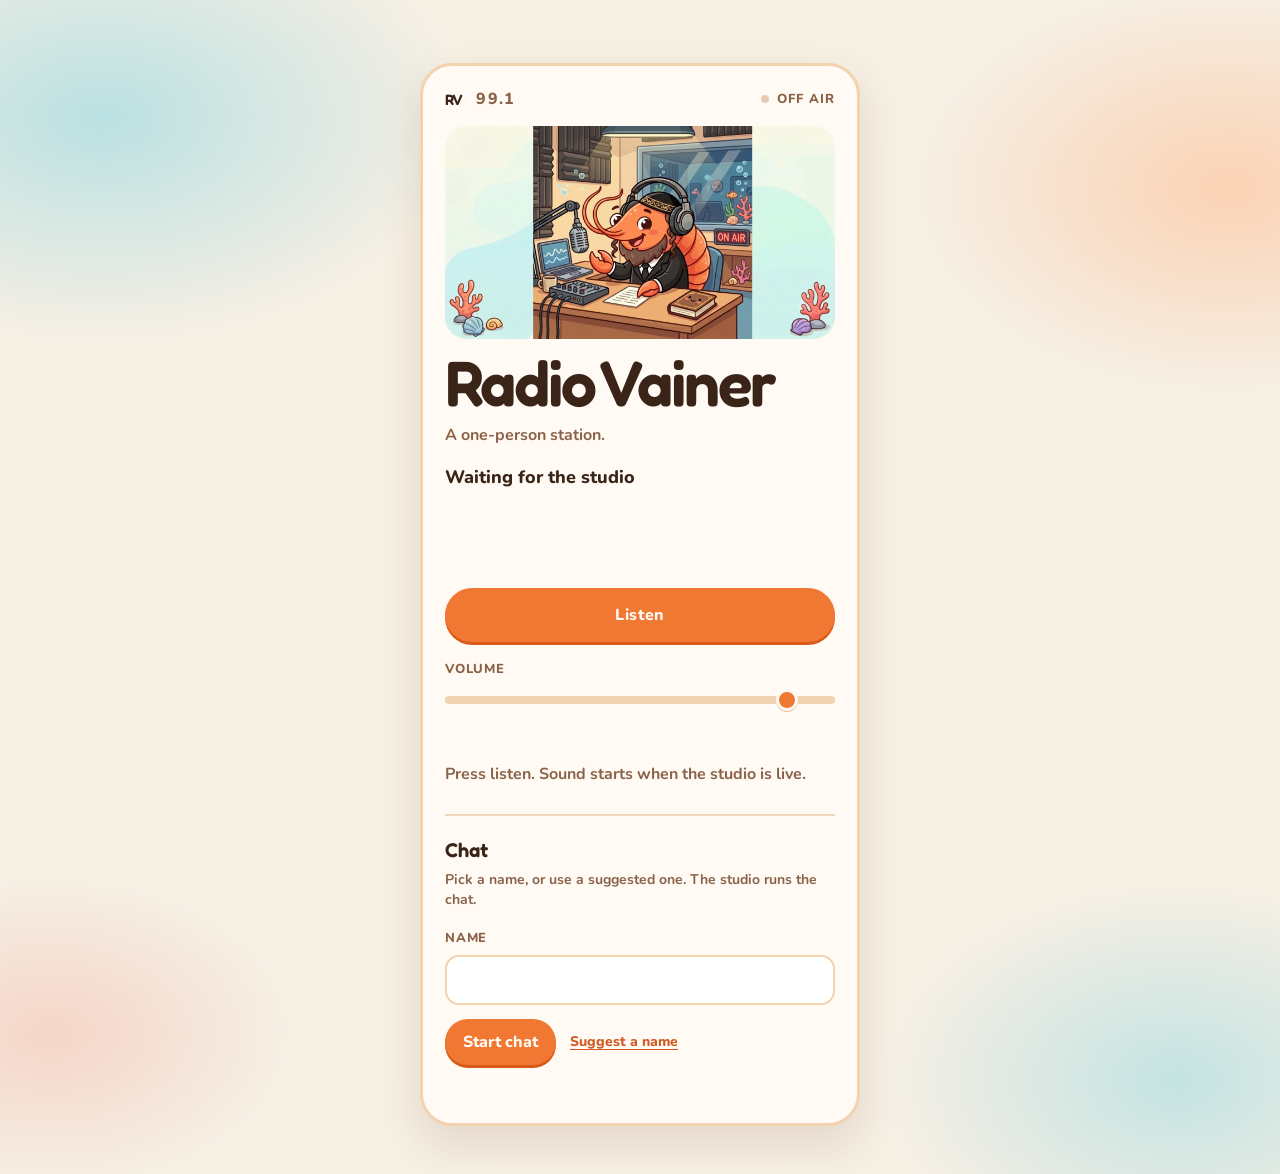
==== index.html @ f1dc664d "Keep the station playing when a listener locks their phone. Co-authored-by: Cursor <cursoragent@curs" ====
<!DOCTYPE html>
<html lang="en">
<head>
  <meta charset="utf-8">
  <meta name="viewport" content="width=device-width, initial-scale=1">
  <title>Radio Vainer</title>
  <meta name="description" content="Live from the desk. Radio Vainer.">
  <meta name="theme-color" content="#f6efe4">
  <link rel="icon" href="favicon.png" type="image/png">
  <link rel="preconnect" href="https://fonts.googleapis.com">
  <link rel="preconnect" href="https://fonts.gstatic.com" crossorigin>
  <link href="https://fonts.googleapis.com/css2?family=Fredoka:wght@500;600;700&family=Nunito:wght@600;700;800&display=swap" rel="stylesheet">
  <link rel="stylesheet" href="css/radio.css">
</head>
<body>
  <main class="chassis">
    <header class="mast">
      <span class="brand">RV</span>
      <span class="freq">99.1</span>
      <span id="air" class="air off">Off air</span>
    </header>

    <img class="logo" src="logo.jpg" alt="">
    <h1>Radio Vainer</h1>
    <p class="tag">A one-person station.</p>
    <p id="now" class="now">Waiting for the studio</p>
    <canvas id="scope" class="scope" aria-hidden="true"></canvas>

    <audio id="player" playsinline></audio>
    <button id="listen" class="tune" type="button">Listen</button>

    <label class="fader">
      <span>Volume</span>
      <input id="volume" type="range" min="0" max="1" step="0.01" value="0.9">
    </label>

    <p id="count" class="listeners"></p>
    <p id="note" class="note" role="status">Press listen. Sound starts when the studio is live.</p>

    <section class="chat" aria-labelledby="chat-label">
      <h2 id="chat-label">Chat</h2>
      <form id="chat-gate" class="chat-gate" autocomplete="off">
        <p class="hint">Pick a name, or use a suggested one. The studio runs the chat.</p>
        <label class="title-field chat-field">
          <span>Name</span>
          <input id="chat-name" type="text" maxlength="24" autocomplete="nickname" spellcheck="false">
        </label>
        <div class="chat-actions">
          <button class="chat-send" type="submit">Start chat</button>
          <button id="chat-suggest" class="text-btn" type="button">Suggest a name</button>
        </div>
      </form>
      <div id="chat-live" hidden>
        <p class="chat-you">Talking as <strong id="chat-you"></strong></p>
        <div id="chat-scroll" class="chat-scroll">
          <p id="chat-empty" class="chat-empty">No messages yet.</p>
          <ol id="chat-log" class="chat-log" role="log"></ol>
        </div>
        <form id="chat-form" class="chat-compose" autocomplete="off">
          <label class="sr" for="chat-text">Message</label>
          <input id="chat-text" type="text" maxlength="280" placeholder="Message" required>
          <button class="chat-send" type="submit">Send</button>
        </form>
        <button id="chat-leave" class="text-btn" type="button">Leave chat</button>
      </div>
      <p id="chat-note" class="note" role="status"></p>
    </section>
  </main>
  <script type="module" src="js/listen.js"></script>
</body>
</html>
---- css/radio.css ----
:root {
  color-scheme: light;
  --bg: #f6efe4;
  --face: #fffaf3;
  --ink: #3a2418;
  --muted: #8a6248;
  --line: rgba(196, 122, 62, 0.28);
  --amber: #f07832;
  --live: #e23b3b;
  --aqua: #b7e0e2;
  --shadow: 0 18px 40px rgba(120, 72, 32, 0.14);
  font-family: Nunito, "Arial Rounded MT Bold", "Trebuchet MS", sans-serif;
}

* { box-sizing: border-box; }

body {
  margin: 0;
  min-height: 100vh;
  background:
    radial-gradient(520px 320px at 8% 10%, rgba(183, 224, 226, 0.95), transparent 70%),
    radial-gradient(460px 300px at 96% 16%, rgba(255, 186, 140, 0.55), transparent 68%),
    radial-gradient(420px 280px at 92% 92%, rgba(183, 224, 226, 0.8), transparent 70%),
    radial-gradient(340px 220px at 4% 88%, rgba(240, 120, 100, 0.22), transparent 70%),
    var(--bg);
  color: var(--ink);
}

button, input { font: inherit; color: inherit; }

a { color: #d25a22; }

.chassis,
.booth {
  width: min(440px, calc(100% - 32px));
  margin: 7vh auto 48px;
  padding: 22px 22px 24px;
  border: 3px solid #f3d2ae;
  border-radius: 32px;
  background: var(--face);
  box-shadow: var(--shadow);
}

.booth { width: min(880px, calc(100% - 32px)); }

.logo {
  display: block;
  width: 100%;
  height: auto;
  margin: 16px 0 0;
  border-radius: 22px;
}

.booth .logo {
  width: min(100%, 560px);
  margin-right: auto;
  margin-left: auto;
}

.mast {
  display: flex;
  align-items: center;
  gap: 12px;
}

.brand {
  letter-spacing: 0.08em;
  font-family: Fredoka, Nunito, sans-serif;
  font-size: 15px;
  font-weight: 600;
}

.brand.link { text-decoration: none; color: var(--ink); }

.freq {
  margin-right: auto;
  color: var(--muted);
  font-variant-numeric: tabular-nums;
  letter-spacing: 0.08em;
  font-weight: 800;
}

.air {
  display: inline-flex;
  align-items: center;
  gap: 8px;
  color: var(--muted);
  font-size: 13px;
  font-weight: 800;
  letter-spacing: 0.08em;
  text-transform: uppercase;
}

.air::before {
  content: "";
  width: 8px;
  height: 8px;
  border-radius: 50%;
  background: #e7cbb0;
}

.air.on {
  padding: 4px 8px 4px 10px;
  border-radius: 8px;
  background: var(--live);
  color: #fffaf3;
  box-shadow: 0 2px 0 #c42e2e;
}

.air.on::before {
  background: #fffaf3;
  box-shadow: none;
}

h1 {
  margin: 14px 0 0;
  font-family: Fredoka, Nunito, sans-serif;
  font-size: clamp(40px, 6vw, 64px);
  font-weight: 600;
  letter-spacing: -0.03em;
  line-height: 0.95;
}

.tag, .hint, .note, .listeners {
  color: var(--muted);
  line-height: 1.45;
}

.tag { margin: 10px 0 0; font-weight: 700; }

.now {
  min-height: 1.4em;
  margin: 18px 0 0;
  font-size: 18px;
  font-weight: 800;
}

.scope {
  display: block;
  width: 100%;
  height: 72px;
  margin-top: 8px;
}

.tune {
  display: block;
  width: 100%;
  margin-top: 18px;
  padding: 16px 20px;
  border: 0;
  border-radius: 999px;
  background: var(--amber);
  color: #fffaf3;
  font-weight: 800;
  letter-spacing: 0.04em;
  cursor: pointer;
  box-shadow: 0 3px 0 #d85a18;
}

.tune:focus-visible,
.channel-btn:focus-visible,
.chat-send:focus-visible,
.chat-mini:focus-visible,
.text-btn:focus-visible,
input:focus-visible,
a:focus-visible {
  outline: 3px solid var(--amber);
  outline-offset: 3px;
}

.tune[aria-pressed="true"] { background: #ff8d4d; }

.fader, .title-field {
  display: grid;
  gap: 8px;
  margin-top: 18px;
  color: var(--muted);
  font-size: 13px;
  font-weight: 800;
  letter-spacing: 0.06em;
  text-transform: uppercase;
}

input[type="range"] {
  -webkit-appearance: none;
  appearance: none;
  width: 100%;
  height: 28px;
  margin: 0;
  background: transparent;
  cursor: pointer;
}

input[type="range"]::-webkit-slider-runnable-track {
  height: 8px;
  border-radius: 999px;
  background: #f0d3b0;
}

input[type="range"]::-webkit-slider-thumb {
  -webkit-appearance: none;
  width: 22px;
  height: 22px;
  margin-top: -7px;
  border: 3px solid #fffaf3;
  border-radius: 50%;
  background: var(--amber);
  box-shadow: 0 1px 0 #e7c49a;
}

input[type="range"]::-moz-range-track {
  height: 8px;
  border: 0;
  border-radius: 999px;
  background: #f0d3b0;
}

input[type="range"]::-moz-range-thumb {
  width: 22px;
  height: 22px;
  border: 3px solid #fffaf3;
  border-radius: 50%;
  background: var(--amber);
}

.listeners, .note { min-height: 1.3em; margin: 14px 0 0; font-weight: 700; }

.quiet {
  display: block;
  width: max-content;
  margin: -28px auto 40px;
  color: var(--muted);
  font-size: 14px;
  font-weight: 800;
}

.quiet.in-booth { margin: 22px 0 0; }

.channels {
  display: grid;
  grid-template-columns: 1fr 1fr;
  gap: 16px;
  margin-top: 28px;
}

.channel {
  padding: 18px;
  border: 2px solid #f3d7b8;
  border-radius: 22px;
  background: #fff6ea;
}

.channel h2,
.chat h2 {
  margin: 0;
  font-family: Fredoka, Nunito, sans-serif;
  font-size: 20px;
  font-weight: 600;
}

.hint { margin: 8px 0 0; font-size: 14px; font-weight: 700; text-transform: none; letter-spacing: 0; }

.channel-btn {
  width: 100%;
  margin-top: 16px;
  padding: 12px 14px;
  border: 2px solid #f3c49a;
  border-radius: 999px;
  background: #fffaf3;
  font-weight: 800;
  cursor: pointer;
}

.channel-btn:disabled { opacity: 0.55; cursor: wait; }

.channel-btn[aria-pressed="true"] {
  border-color: transparent;
  background: var(--amber);
  color: #fffaf3;
}

.meter {
  display: block;
  width: 100%;
  height: 18px;
  margin-top: 14px;
}

.fades {
  display: grid;
  grid-template-columns: 1fr 1fr;
  gap: 8px;
  margin-top: 12px;
}

.fade-btn {
  margin-top: 0;
  padding: 8px 10px;
  font-size: 14px;
}

.title-field input,
.chat-compose input {
  padding: 12px 14px;
  border: 2px solid #f3d2ae;
  border-radius: 14px;
  background: #fff;
  text-transform: none;
  letter-spacing: 0;
  font-size: 16px;
  font-weight: 700;
}

.chat {
  margin-top: 28px;
  padding-top: 22px;
  border-top: 2px solid #f3d7b8;
}

.chat-gate { margin-top: 8px; }

.chat-actions {
  display: flex;
  flex-wrap: wrap;
  align-items: center;
  gap: 14px;
  margin-top: 14px;
}

.chat-send {
  padding: 12px 18px;
  border: 0;
  border-radius: 999px;
  background: var(--amber);
  color: #fffaf3;
  font-weight: 800;
  cursor: pointer;
  box-shadow: 0 3px 0 #d85a18;
}

.chat-you {
  margin: 14px 0;
  color: var(--muted);
  font-weight: 700;
}

.chat-you strong {
  color: var(--ink);
  font-weight: 800;
}

.chat-scroll {
  max-height: 280px;
  min-height: 120px;
  overflow-y: auto;
  padding: 14px;
  border: 2px solid #f3d7b8;
  border-radius: 18px;
  background: #fff6ea;
}

.chat-log {
  list-style: none;
  margin: 0;
  padding: 0;
  display: flex;
  flex-direction: column;
  gap: 14px;
}

.chat-empty {
  margin: 0;
  color: var(--muted);
  font-weight: 700;
}

.chat-msg {
  display: grid;
  grid-template-columns: 1fr auto;
  gap: 2px 8px;
  align-items: center;
}

.chat-msg.admin {
  padding-left: 10px;
  border-left: 3px solid var(--amber);
}

.chat-name {
  display: inline-flex;
  align-items: center;
  gap: 8px;
  color: var(--muted);
  font-size: 13px;
  font-weight: 800;
  letter-spacing: 0.04em;
}

.chat-msg.admin .chat-name { color: #d25a22; }

.chat-badge {
  padding: 1px 6px;
  border-radius: 999px;
  background: rgba(240, 120, 50, 0.16);
  font-size: 10px;
  letter-spacing: 0.08em;
  text-transform: uppercase;
}

.chat-text {
  grid-column: 1 / -1;
  margin: 0;
  line-height: 1.4;
  font-weight: 700;
  overflow-wrap: anywhere;
}

.chat-compose {
  display: flex;
  flex-wrap: wrap;
  gap: 8px;
  margin-top: 12px;
}

.chat-compose input {
  flex: 1 1 160px;
  min-width: 0;
  text-transform: none;
  letter-spacing: 0;
  font-size: 16px;
}

.chat-mini,
.text-btn {
  border: 0;
  background: none;
  color: #d25a22;
  font-weight: 800;
  cursor: pointer;
}

.chat-mini {
  padding: 4px 10px;
  border: 2px solid #f3c49a;
  border-radius: 999px;
  background: #fffaf3;
  font-size: 12px;
  letter-spacing: 0.04em;
}

.text-btn {
  padding: 0;
  font-size: 14px;
  text-decoration: underline;
  text-underline-offset: 3px;
}

.chat-people { margin-top: 18px; }

.chat-people h3 {
  margin: 0;
  color: var(--muted);
  font-family: Fredoka, Nunito, sans-serif;
  font-size: 15px;
  font-weight: 600;
  letter-spacing: 0.06em;
  text-transform: uppercase;
}

.chat-person {
  display: flex;
  align-items: center;
  justify-content: space-between;
  gap: 8px;
  margin-top: 8px;
  font-weight: 800;
}

.chat-person span {
  overflow: hidden;
  text-overflow: ellipsis;
  white-space: nowrap;
}

.sr {
  position: absolute;
  width: 1px;
  height: 1px;
  padding: 0;
  margin: -1px;
  overflow: hidden;
  clip: rect(0, 0, 0, 0);
  white-space: nowrap;
  border: 0;
}

@media (max-width: 720px) {
  .channels { grid-template-columns: 1fr; }
  .chassis, .booth { margin-top: 24px; }
}

@media (prefers-reduced-motion: reduce) {
  .air.on::before { box-shadow: none; }
}
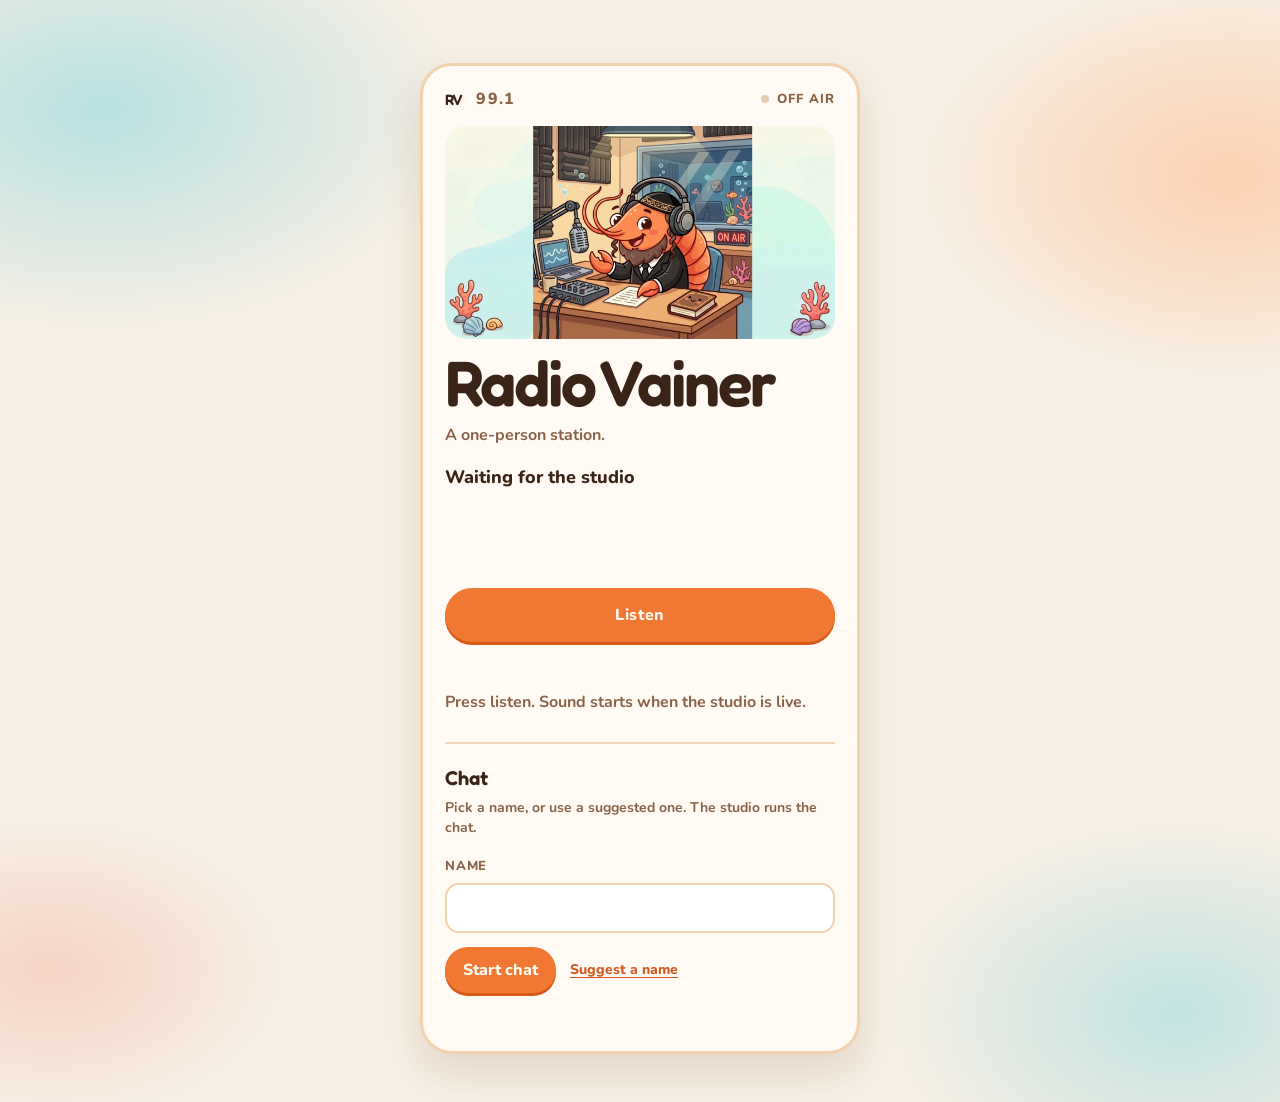
==== commit 4d3d2da8: "Remove the listener volume slider so device volume is the only control. Co-authored-by: Cursor <curs" ====
--- a/index.html
+++ b/index.html
@@ -24,15 +24,11 @@
     <h1>Radio Vainer</h1>
     <p class="tag">A one-person station.</p>
     <p id="now" class="now">Waiting for the studio</p>
+    <p id="host-message" class="host-message" hidden></p>
     <canvas id="scope" class="scope" aria-hidden="true"></canvas>
 
     <audio id="player" playsinline></audio>
     <button id="listen" class="tune" type="button">Listen</button>
-
-    <label class="fader">
-      <span>Volume</span>
-      <input id="volume" type="range" min="0" max="1" step="0.01" value="0.9">
-    </label>
 
     <p id="count" class="listeners"></p>
     <p id="note" class="note" role="status">Press listen. Sound starts when the studio is live.</p>
--- a/css/radio.css
+++ b/css/radio.css
@@ -135,6 +135,17 @@
   font-weight: 800;
 }
 
+.host-message {
+  margin: 6px 0 0;
+  color: var(--muted);
+  font-size: 16px;
+  font-weight: 700;
+}
+
+.host-message[hidden] {
+  display: none;
+}
+
 .scope {
   display: block;
   width: 100%;
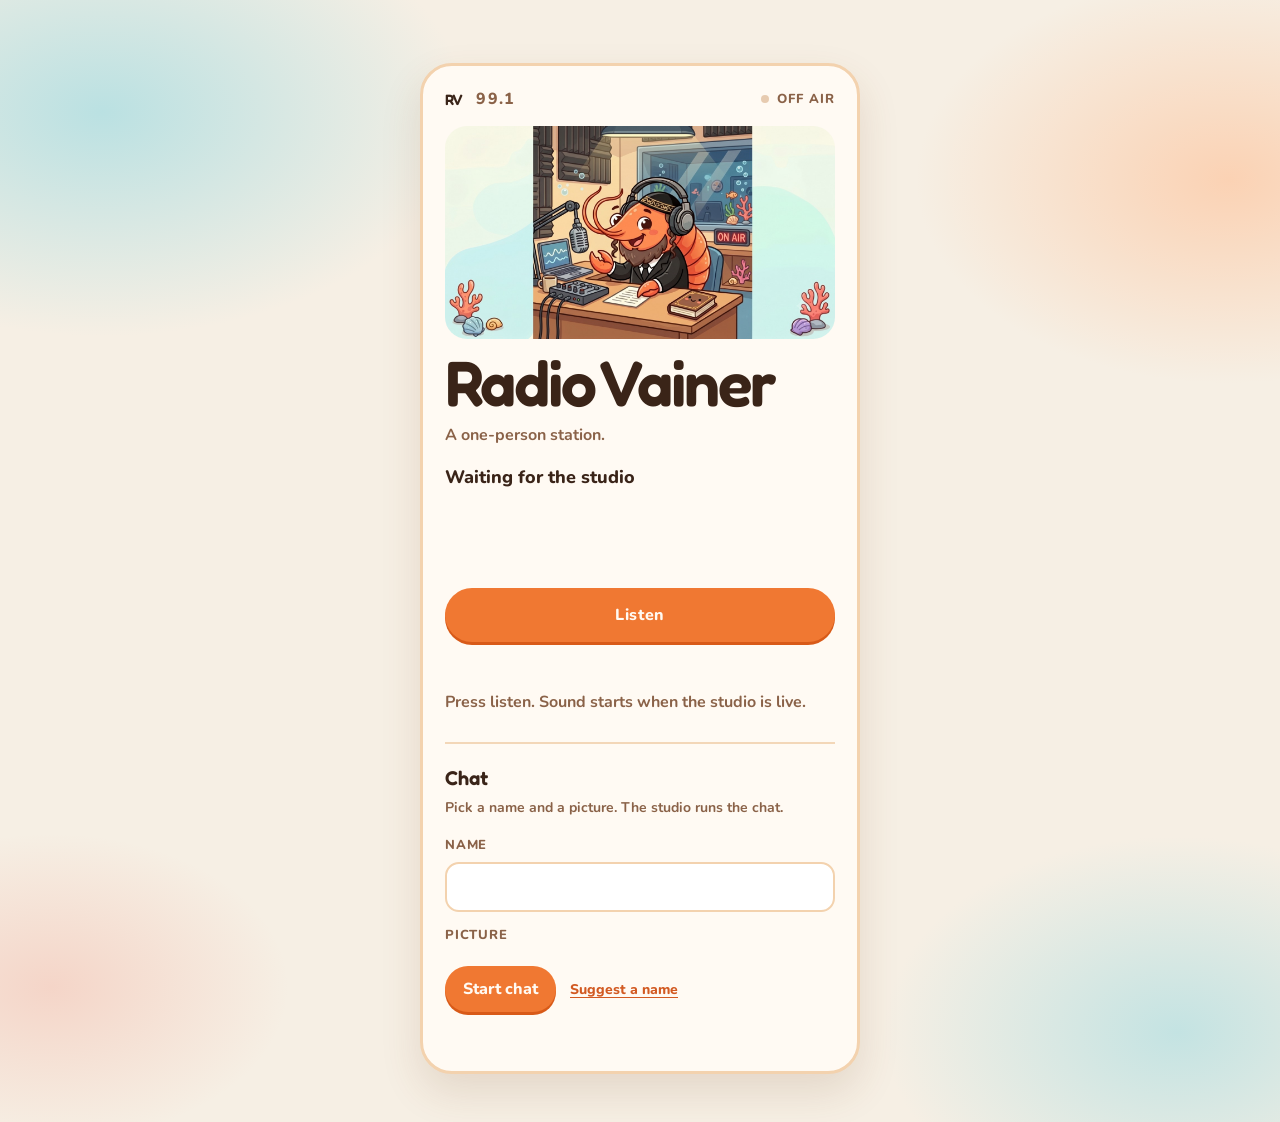
==== commit aa066969: "Add a guest caller and let listeners pick a chat picture. The studio mixes one caller's microphone i" ====
--- a/index.html
+++ b/index.html
@@ -36,18 +36,22 @@
     <section class="chat" aria-labelledby="chat-label">
       <h2 id="chat-label">Chat</h2>
       <form id="chat-gate" class="chat-gate" autocomplete="off">
-        <p class="hint">Pick a name, or use a suggested one. The studio runs the chat.</p>
+        <p class="hint">Pick a name and a picture. The studio runs the chat.</p>
         <label class="title-field chat-field">
           <span>Name</span>
           <input id="chat-name" type="text" maxlength="24" autocomplete="nickname" spellcheck="false">
         </label>
+        <fieldset class="picture-field">
+          <legend>Picture</legend>
+          <div id="chat-pictures" class="picture-row"></div>
+        </fieldset>
         <div class="chat-actions">
           <button class="chat-send" type="submit">Start chat</button>
           <button id="chat-suggest" class="text-btn" type="button">Suggest a name</button>
         </div>
       </form>
       <div id="chat-live" hidden>
-        <p class="chat-you">Talking as <strong id="chat-you"></strong></p>
+        <p class="chat-you">Talking as <span id="chat-you-picture" class="chat-picture"></span><strong id="chat-you"></strong></p>
         <div id="chat-scroll" class="chat-scroll">
           <p id="chat-empty" class="chat-empty">No messages yet.</p>
           <ol id="chat-log" class="chat-log" role="log"></ol>
--- a/css/radio.css
+++ b/css/radio.css
@@ -254,6 +254,32 @@
   margin-top: 28px;
 }
 
+.guest-channel { margin-top: 16px; }
+
+.guest-share {
+  display: flex;
+  flex-wrap: wrap;
+  gap: 8px;
+  margin-top: 14px;
+}
+
+.guest-share input {
+  flex: 1;
+  min-width: 12rem;
+  padding: 12px 14px;
+  border: 2px solid #f3d2ae;
+  border-radius: 14px;
+  background: #fff;
+  font-size: 14px;
+  font-weight: 700;
+}
+
+.guest-share .channel-btn {
+  width: auto;
+  margin-top: 0;
+  padding: 12px 16px;
+}
+
 .channel {
   padding: 18px;
   border: 2px solid #f3d7b8;
@@ -349,11 +375,66 @@
   box-shadow: 0 3px 0 #d85a18;
 }
 
+.picture-field {
+  margin: 14px 0 0;
+  padding: 0;
+  border: 0;
+}
+
+.picture-field legend {
+  padding: 0;
+  color: var(--muted);
+  font-size: 13px;
+  font-weight: 800;
+  letter-spacing: 0.06em;
+  text-transform: uppercase;
+}
+
+.picture-row {
+  display: flex;
+  flex-wrap: wrap;
+  gap: 8px;
+  margin-top: 8px;
+}
+
+.picture-choice {
+  width: 52px;
+  height: 52px;
+  padding: 4px;
+  border: 2px solid #f3d2ae;
+  border-radius: 16px;
+  background: #fffaf3;
+  cursor: pointer;
+}
+
+.picture-choice svg { display: block; width: 100%; height: 100%; }
+
+.picture-choice[aria-pressed="true"] {
+  border-color: var(--amber);
+  box-shadow: 0 0 0 2px var(--amber);
+}
+
+.picture-choice:disabled { cursor: default; opacity: 0.55; }
+
+.chat-picture {
+  display: inline-flex;
+  width: 28px;
+  height: 28px;
+  flex: none;
+}
+
+.chat-picture svg { display: block; width: 100%; height: 100%; }
+
 .chat-you {
+  display: flex;
+  align-items: center;
+  gap: 6px;
   margin: 14px 0;
   color: var(--muted);
   font-weight: 700;
 }
+
+.chat-you .chat-picture { width: 24px; height: 24px; }
 
 .chat-you strong {
   color: var(--ink);
@@ -487,7 +568,14 @@
   font-weight: 800;
 }
 
-.chat-person span {
+.chat-person-id {
+  display: flex;
+  align-items: center;
+  gap: 8px;
+  min-width: 0;
+}
+
+.chat-person-label {
   overflow: hidden;
   text-overflow: ellipsis;
   white-space: nowrap;
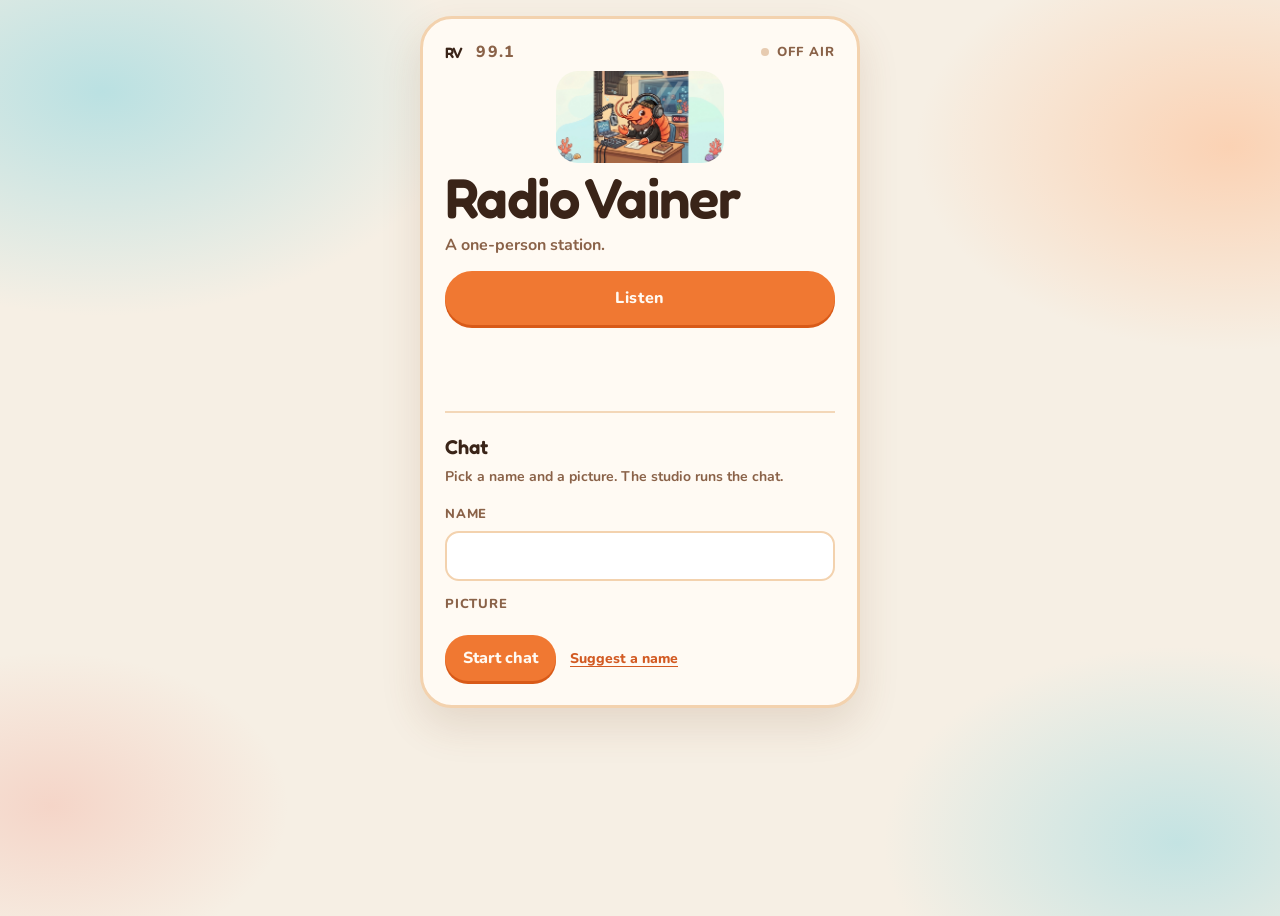
==== commit 65bf6431: "Keep the live controls in reach on the station and in the studio. The listener status is the on-air " ====
--- a/index.html
+++ b/index.html
@@ -2,7 +2,7 @@
 <html lang="en">
 <head>
   <meta charset="utf-8">
-  <meta name="viewport" content="width=device-width, initial-scale=1">
+  <meta name="viewport" content="width=device-width, initial-scale=1, viewport-fit=cover">
   <title>Radio Vainer</title>
   <meta name="description" content="Live from the desk. Radio Vainer.">
   <meta name="theme-color" content="#f6efe4">
@@ -20,18 +20,17 @@
       <span id="air" class="air off">Off air</span>
     </header>
 
-    <img class="logo" src="logo.jpg" alt="">
+    <img class="logo logo-mark" src="logo.jpg" alt="">
     <h1>Radio Vainer</h1>
     <p class="tag">A one-person station.</p>
-    <p id="now" class="now">Waiting for the studio</p>
     <p id="host-message" class="host-message" hidden></p>
-    <canvas id="scope" class="scope" aria-hidden="true"></canvas>
 
     <audio id="player" playsinline></audio>
     <button id="listen" class="tune" type="button">Listen</button>
+    <canvas id="scope" class="scope" aria-hidden="true"></canvas>
 
     <p id="count" class="listeners"></p>
-    <p id="note" class="note" role="status">Press listen. Sound starts when the studio is live.</p>
+    <p id="note" class="note" role="status"></p>
 
     <section class="chat" aria-labelledby="chat-label">
       <h2 id="chat-label">Chat</h2>
--- a/css/radio.css
+++ b/css/radio.css
@@ -33,7 +33,7 @@
 .chassis,
 .booth {
   width: min(440px, calc(100% - 32px));
-  margin: 7vh auto 48px;
+  margin: max(16px, env(safe-area-inset-top)) auto 32px;
   padding: 22px 22px 24px;
   border: 3px solid #f3d2ae;
   border-radius: 32px;
@@ -57,6 +57,12 @@
   margin-left: auto;
 }
 
+.logo-mark,
+.booth .logo.logo-mark {
+  width: min(100%, 168px);
+  margin: 8px auto 0;
+}
+
 .mast {
   display: flex;
   align-items: center;
@@ -113,9 +119,9 @@
 }
 
 h1 {
-  margin: 14px 0 0;
+  margin: 8px 0 0;
   font-family: Fredoka, Nunito, sans-serif;
-  font-size: clamp(40px, 6vw, 64px);
+  font-size: clamp(36px, 6vw, 56px);
   font-weight: 600;
   letter-spacing: -0.03em;
   line-height: 0.95;
@@ -149,14 +155,14 @@
 .scope {
   display: block;
   width: 100%;
-  height: 72px;
-  margin-top: 8px;
+  height: 48px;
+  margin-top: 10px;
 }
 
 .tune {
   display: block;
   width: 100%;
-  margin-top: 18px;
+  margin-top: 14px;
   padding: 16px 20px;
   border: 0;
   border-radius: 999px;
@@ -171,7 +177,6 @@
 .tune:focus-visible,
 .channel-btn:focus-visible,
 .chat-send:focus-visible,
-.chat-mini:focus-visible,
 .text-btn:focus-visible,
 input:focus-visible,
 a:focus-visible {
@@ -196,7 +201,7 @@
   -webkit-appearance: none;
   appearance: none;
   width: 100%;
-  height: 28px;
+  height: 44px;
   margin: 0;
   background: transparent;
   cursor: pointer;
@@ -210,9 +215,9 @@
 
 input[type="range"]::-webkit-slider-thumb {
   -webkit-appearance: none;
-  width: 22px;
-  height: 22px;
-  margin-top: -7px;
+  width: 28px;
+  height: 28px;
+  margin-top: -10px;
   border: 3px solid #fffaf3;
   border-radius: 50%;
   background: var(--amber);
@@ -227,14 +232,16 @@
 }
 
 input[type="range"]::-moz-range-thumb {
-  width: 22px;
-  height: 22px;
+  width: 28px;
+  height: 28px;
   border: 3px solid #fffaf3;
   border-radius: 50%;
   background: var(--amber);
 }
 
-.listeners, .note { min-height: 1.3em; margin: 14px 0 0; font-weight: 700; }
+.listeners, .note { margin: 14px 0 0; font-weight: 700; }
+
+.listeners:empty, .note:empty { display: none; }
 
 .quiet {
   display: block;
@@ -254,7 +261,37 @@
   margin-top: 28px;
 }
 
-.guest-channel { margin-top: 16px; }
+.guest-channel { grid-column: 1 / -1; }
+
+.studio-grid { margin-top: 8px; }
+
+.mix { min-width: 0; }
+
+.dock {
+  display: flex;
+  align-items: center;
+  gap: 12px;
+}
+
+.dock .tune {
+  width: auto;
+  min-width: 9rem;
+  margin: 0 0 0 auto;
+  padding: 14px 22px;
+}
+
+.dock .listeners { margin: 0; min-height: 0; }
+
+.fader > span {
+  display: flex;
+  justify-content: space-between;
+  align-items: baseline;
+}
+
+.level {
+  color: var(--ink);
+  font-variant-numeric: tabular-nums;
+}
 
 .guest-share {
   display: flex;
@@ -297,6 +334,8 @@
 
 .hint { margin: 8px 0 0; font-size: 14px; font-weight: 700; text-transform: none; letter-spacing: 0; }
 
+.channel > .channel-btn:first-child { margin-top: 0; }
+
 .channel-btn {
   width: 100%;
   margin-top: 16px;
@@ -319,7 +358,7 @@
 .meter {
   display: block;
   width: 100%;
-  height: 18px;
+  height: 22px;
   margin-top: 14px;
 }
 
@@ -331,8 +370,9 @@
 }
 
 .fade-btn {
+  min-height: 44px;
   margin-top: 0;
-  padding: 8px 10px;
+  padding: 12px 14px;
   font-size: 14px;
 }
 
@@ -457,6 +497,7 @@
   padding: 0;
   display: flex;
   flex-direction: column;
+  align-items: flex-start;
   gap: 14px;
 }
 
@@ -467,25 +508,63 @@
 }
 
 .chat-msg {
-  display: grid;
-  grid-template-columns: 1fr auto;
-  gap: 2px 8px;
-  align-items: center;
+  display: flex;
+  align-items: flex-end;
+  gap: 8px;
+  max-width: min(100%, 460px);
 }
 
 .chat-msg.admin {
-  padding-left: 10px;
-  border-left: 3px solid var(--amber);
+  flex-direction: row-reverse;
+  align-self: flex-end;
+}
+
+.chat-bubble {
+  min-width: 0;
+  padding: 8px 12px 10px;
+  border: 2px solid #f3d7b8;
+  border-radius: 18px 18px 18px 6px;
+  background: #fff;
+}
+
+.chat-msg.admin .chat-bubble {
+  border-color: #f3c49a;
+  border-radius: 18px 18px 6px 18px;
+  background: #fff1e4;
+}
+
+.chat-head {
+  display: flex;
+  align-items: baseline;
+  gap: 8px;
+}
+
+.chat-notice {
+  align-self: center;
+  margin: 0;
+  color: var(--muted);
+  font-size: 13px;
+  font-weight: 800;
+  text-align: center;
 }
 
 .chat-name {
   display: inline-flex;
   align-items: center;
   gap: 8px;
+  min-width: 0;
   color: var(--muted);
   font-size: 13px;
   font-weight: 800;
   letter-spacing: 0.04em;
+}
+
+.chat-time {
+  margin-left: auto;
+  color: var(--muted);
+  font-size: 11px;
+  font-weight: 800;
+  white-space: nowrap;
 }
 
 .chat-msg.admin .chat-name { color: #d25a22; }
@@ -500,18 +579,22 @@
 }
 
 .chat-text {
-  grid-column: 1 / -1;
-  margin: 0;
+  margin: 2px 0 0;
   line-height: 1.4;
   font-weight: 700;
   overflow-wrap: anywhere;
 }
 
 .chat-compose {
+  position: sticky;
+  bottom: calc(8px + var(--keyboard, 0px) + env(safe-area-inset-bottom));
+  z-index: 2;
   display: flex;
   flex-wrap: wrap;
   gap: 8px;
   margin-top: 12px;
+  padding-top: 8px;
+  background: var(--face);
 }
 
 .chat-compose input {
@@ -522,32 +605,19 @@
   font-size: 16px;
 }
 
-.chat-mini,
 .text-btn {
+  padding: 0;
   border: 0;
   background: none;
   color: #d25a22;
-  font-weight: 800;
-  cursor: pointer;
-}
-
-.chat-mini {
-  padding: 4px 10px;
-  border: 2px solid #f3c49a;
-  border-radius: 999px;
-  background: #fffaf3;
-  font-size: 12px;
-  letter-spacing: 0.04em;
-}
-
-.text-btn {
-  padding: 0;
   font-size: 14px;
+  font-weight: 800;
   text-decoration: underline;
   text-underline-offset: 3px;
-}
-
-.chat-people { margin-top: 18px; }
+  cursor: pointer;
+}
+
+.chat-people { margin: 4px 0 12px; }
 
 .chat-people h3 {
   margin: 0;
@@ -562,17 +632,9 @@
 .chat-person {
   display: flex;
   align-items: center;
-  justify-content: space-between;
   gap: 8px;
   margin-top: 8px;
   font-weight: 800;
-}
-
-.chat-person-id {
-  display: flex;
-  align-items: center;
-  gap: 8px;
-  min-width: 0;
 }
 
 .chat-person-label {
@@ -593,9 +655,61 @@
   border: 0;
 }
 
-@media (max-width: 720px) {
+[hidden] { display: none !important; }
+
+.chassis .chat-scroll { max-height: min(42vh, 360px); }
+
+@media (min-width: 980px) {
+  .booth { width: min(1100px, calc(100% - 48px)); }
+  .studio-grid {
+    display: grid;
+    grid-template-columns: minmax(0, 1.15fr) minmax(300px, 0.85fr);
+    gap: 28px;
+    align-items: start;
+  }
+  .booth .chat {
+    margin-top: 0;
+    padding-top: 0;
+    border-top: 0;
+    position: sticky;
+    top: 16px;
+  }
+  .booth .chat-scroll { max-height: min(60vh, 560px); }
+  .mix .channels { margin-top: 16px; }
+  .booth .logo.logo-mark { margin-left: 0; }
+}
+
+@media (max-width: 979px) {
   .channels { grid-template-columns: 1fr; }
-  .chassis, .booth { margin-top: 24px; }
+  .booth { padding-bottom: calc(128px + env(safe-area-inset-bottom)); }
+  .dock {
+    position: fixed;
+    z-index: 5;
+    left: 12px;
+    right: 12px;
+    bottom: calc(10px + var(--keyboard, 0px) + env(safe-area-inset-bottom));
+    display: grid;
+    grid-template-columns: auto minmax(0, 1fr);
+    gap: 2px 12px;
+    align-items: center;
+    padding: 10px 12px 12px;
+    border: 3px solid #f3d2ae;
+    border-radius: 22px;
+    background: var(--face);
+    box-shadow: var(--shadow);
+  }
+  .dock .tune {
+    grid-column: 1 / -1;
+    width: 100%;
+    min-width: 0;
+    margin: 6px 0 0;
+  }
+  .dock .listeners { text-align: right; }
+  .booth .chat-compose {
+    bottom: calc(120px + var(--keyboard, 0px) + env(safe-area-inset-bottom));
+  }
+  .logo-mark,
+  .booth .logo.logo-mark { width: min(42%, 140px); }
 }
 
 @media (prefers-reduced-motion: reduce) {
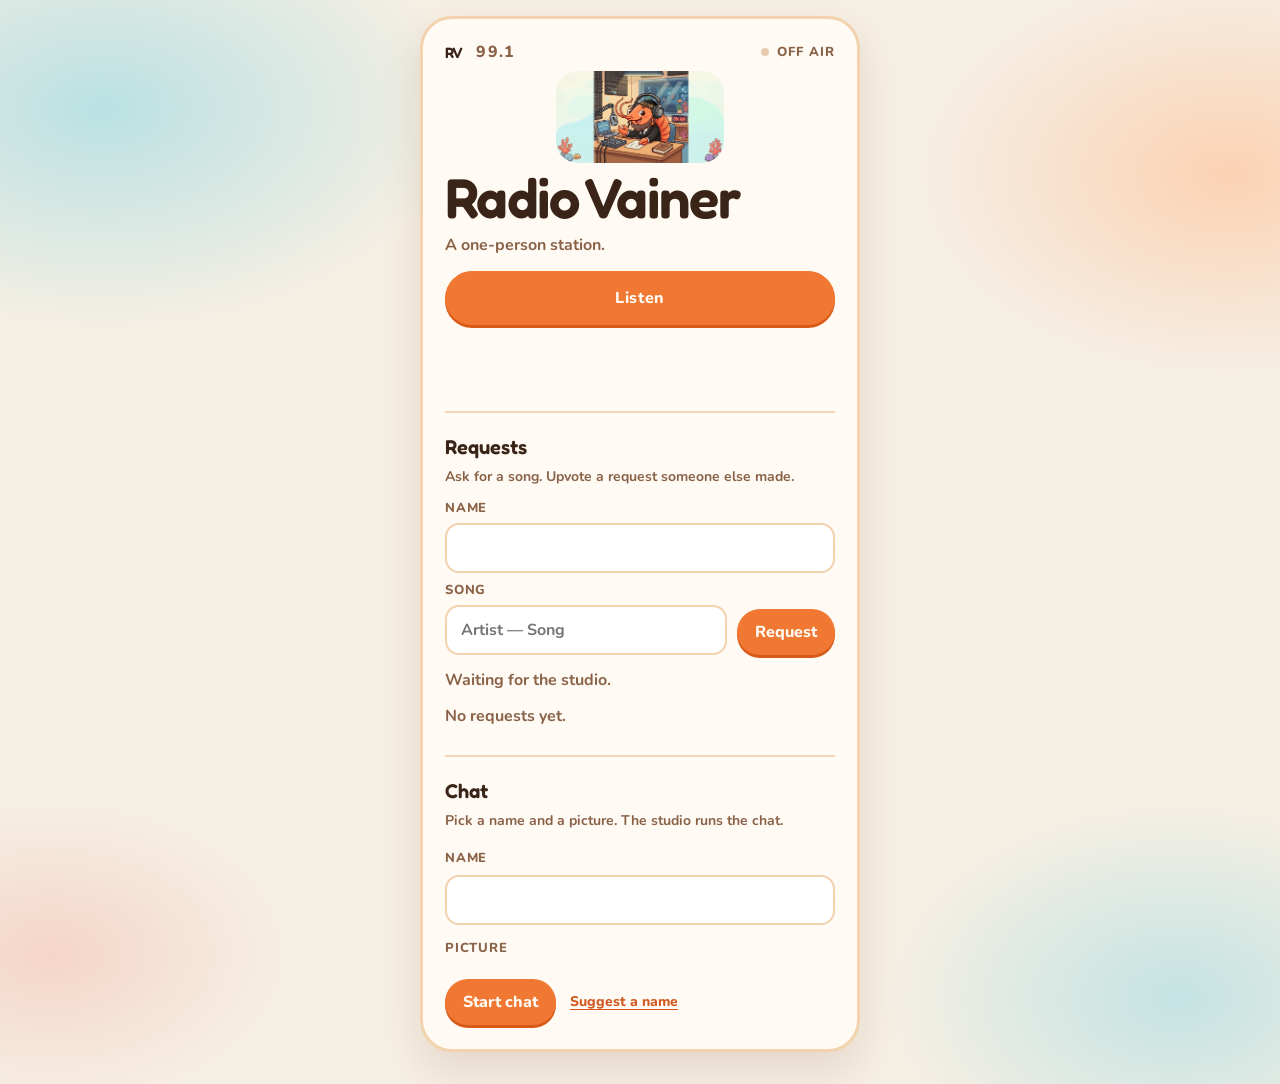
==== commit 19d3880b: "Flatten chat messages to one line and keep song requests beside the conversation. Reaction buttons w" ====
--- a/index.html
+++ b/index.html
@@ -29,8 +29,28 @@
     <button id="listen" class="tune" type="button">Listen</button>
     <canvas id="scope" class="scope" aria-hidden="true"></canvas>
 
-    <p id="count" class="listeners"></p>
     <p id="note" class="note" role="status"></p>
+
+    <section class="requests" aria-labelledby="requests-label">
+      <h2 id="requests-label">Requests</h2>
+      <p class="hint">Ask for a song. Upvote a request someone else made.</p>
+      <form id="request-form" class="request-form" autocomplete="off">
+        <label class="request-field request-name">
+          <span>Name</span>
+          <input id="request-name" type="text" maxlength="24" autocomplete="nickname" spellcheck="false">
+        </label>
+        <label class="request-field request-song">
+          <span>Song</span>
+          <input id="request-song" type="text" maxlength="80" placeholder="Artist — Song" required>
+        </label>
+        <button class="chat-send" type="submit">Request</button>
+      </form>
+      <p id="request-note" class="note" role="status">Waiting for the studio.</p>
+      <div id="request-scroll" class="request-scroll">
+        <p id="request-empty" class="chat-empty">No requests yet.</p>
+        <ol id="request-list" class="request-list"></ol>
+      </div>
+    </section>
 
     <section class="chat" aria-labelledby="chat-label">
       <h2 id="chat-label">Chat</h2>
@@ -51,6 +71,10 @@
       </form>
       <div id="chat-live" hidden>
         <p class="chat-you">Talking as <span id="chat-you-picture" class="chat-picture"></span><strong id="chat-you"></strong></p>
+        <div class="chat-people">
+          <h3>In the chat</h3>
+          <div id="chat-people"></div>
+        </div>
         <div id="chat-scroll" class="chat-scroll">
           <p id="chat-empty" class="chat-empty">No messages yet.</p>
           <ol id="chat-log" class="chat-log" role="log"></ol>
--- a/css/radio.css
+++ b/css/radio.css
@@ -177,6 +177,7 @@
 .tune:focus-visible,
 .channel-btn:focus-visible,
 .chat-send:focus-visible,
+.request-vote:focus-visible,
 .text-btn:focus-visible,
 input:focus-visible,
 a:focus-visible {
@@ -261,23 +262,59 @@
   margin-top: 28px;
 }
 
-.guest-channel { grid-column: 1 / -1; }
+.guest-channel,
+.remote-channel,
+.mix-modes { grid-column: 1 / -1; }
+
+.mix-modes {
+  display: grid;
+  grid-template-columns: repeat(3, 1fr);
+  gap: 8px;
+}
 
 .studio-grid { margin-top: 8px; }
 
 .mix { min-width: 0; }
 
+.studio-head {
+  display: flex;
+  align-items: center;
+  gap: 14px;
+  margin-top: 14px;
+}
+
+.studio-head h1 { margin: 0; }
+
+.booth .studio-head .logo.logo-mark {
+  width: 72px;
+  margin: 0;
+  border-radius: 16px;
+}
+
 .dock {
-  display: flex;
+  display: grid;
+  grid-template-columns: auto minmax(0, 1fr);
+  gap: 8px 12px;
   align-items: center;
-  gap: 12px;
+  margin-top: 16px;
 }
 
 .dock .tune {
-  width: auto;
-  min-width: 9rem;
-  margin: 0 0 0 auto;
+  grid-column: 1 / -1;
+  width: 100%;
+  min-width: 0;
+  margin: 0;
   padding: 14px 22px;
+}
+
+.dock .phones {
+  grid-column: 1 / -1;
+  margin-top: 0;
+}
+
+.phones-hint {
+  grid-column: 1 / -1;
+  margin: 0;
 }
 
 .dock .listeners { margin: 0; min-height: 0; }
@@ -377,7 +414,8 @@
 }
 
 .title-field input,
-.chat-compose input {
+.chat-compose input,
+.request-field input {
   padding: 12px 14px;
   border: 2px solid #f3d2ae;
   border-radius: 14px;
@@ -497,8 +535,8 @@
   padding: 0;
   display: flex;
   flex-direction: column;
-  align-items: flex-start;
-  gap: 14px;
+  align-items: stretch;
+  gap: 6px;
 }
 
 .chat-empty {
@@ -507,36 +545,12 @@
   font-weight: 700;
 }
 
-.chat-msg {
-  display: flex;
-  align-items: flex-end;
-  gap: 8px;
-  max-width: min(100%, 460px);
-}
-
-.chat-msg.admin {
-  flex-direction: row-reverse;
-  align-self: flex-end;
-}
-
-.chat-bubble {
-  min-width: 0;
-  padding: 8px 12px 10px;
-  border: 2px solid #f3d7b8;
-  border-radius: 18px 18px 18px 6px;
-  background: #fff;
-}
-
-.chat-msg.admin .chat-bubble {
-  border-color: #f3c49a;
-  border-radius: 18px 18px 6px 18px;
-  background: #fff1e4;
-}
-
-.chat-head {
+.chat-line {
   display: flex;
   align-items: baseline;
   gap: 8px;
+  width: 100%;
+  line-height: 1.35;
 }
 
 .chat-notice {
@@ -549,41 +563,38 @@
 }
 
 .chat-name {
-  display: inline-flex;
-  align-items: center;
-  gap: 8px;
+  flex: none;
+  max-width: 34%;
+  overflow: hidden;
+  color: var(--muted);
+  font-size: 13px;
+  font-weight: 800;
+  letter-spacing: 0.04em;
+  text-overflow: ellipsis;
+  white-space: nowrap;
+}
+
+.chat-time {
+  flex: none;
+  color: var(--muted);
+  font-size: 11px;
+  font-weight: 800;
+  font-variant-numeric: tabular-nums;
+  white-space: nowrap;
+}
+
+.chat-line.admin .chat-name { color: #d25a22; }
+
+.chat-text {
+  flex: 1;
   min-width: 0;
-  color: var(--muted);
-  font-size: 13px;
-  font-weight: 800;
-  letter-spacing: 0.04em;
-}
-
-.chat-time {
-  margin-left: auto;
-  color: var(--muted);
-  font-size: 11px;
-  font-weight: 800;
-  white-space: nowrap;
-}
-
-.chat-msg.admin .chat-name { color: #d25a22; }
-
-.chat-badge {
-  padding: 1px 6px;
-  border-radius: 999px;
-  background: rgba(240, 120, 50, 0.16);
-  font-size: 10px;
-  letter-spacing: 0.08em;
-  text-transform: uppercase;
-}
-
-.chat-text {
-  margin: 2px 0 0;
-  line-height: 1.4;
+  margin: 0;
+  line-height: 1.35;
   font-weight: 700;
   overflow-wrap: anywhere;
 }
+
+.chat-remove { flex: none; margin: 0; }
 
 .chat-compose {
   position: sticky;
@@ -639,6 +650,127 @@
 
 .chat-person-label {
   overflow: hidden;
+  text-overflow: ellipsis;
+  white-space: nowrap;
+}
+
+.requests {
+  margin-top: 28px;
+  padding-top: 22px;
+  border-top: 2px solid #f3d7b8;
+}
+
+.requests h2 {
+  margin: 0;
+  font-family: Fredoka, Nunito, sans-serif;
+  font-size: 20px;
+  font-weight: 600;
+}
+
+.request-form {
+  display: grid;
+  grid-template-columns: minmax(0, 1fr) auto;
+  align-items: end;
+  gap: 8px 10px;
+  margin-top: 12px;
+}
+
+.request-field {
+  display: grid;
+  gap: 6px;
+  min-width: 0;
+  color: var(--muted);
+  font-size: 13px;
+  font-weight: 800;
+  letter-spacing: 0.06em;
+  text-transform: uppercase;
+}
+
+.request-name { grid-column: 1 / -1; }
+
+.request-song { min-width: 0; }
+
+.request-field input { width: 100%; min-width: 0; }
+
+.request-form .chat-send { flex: none; white-space: nowrap; }
+
+.request-field input:disabled {
+  color: var(--ink);
+  opacity: 1;
+}
+
+.request-scroll {
+  max-height: 240px;
+  margin-top: 12px;
+  overflow-y: auto;
+}
+
+.request-list {
+  list-style: none;
+  margin: 0;
+  padding: 0;
+  display: flex;
+  flex-direction: column;
+  gap: 8px;
+}
+
+.request {
+  display: flex;
+  align-items: baseline;
+  gap: 8px;
+  padding: 8px 10px;
+  border: 2px solid #f3d7b8;
+  border-radius: 14px;
+  background: #fff;
+}
+
+.request-vote {
+  flex: none;
+  padding: 4px 10px;
+  border: 2px solid #f3c49a;
+  border-radius: 999px;
+  background: #fffaf3;
+  font-size: 13px;
+  font-weight: 800;
+  cursor: pointer;
+}
+
+.request-vote[aria-pressed="true"] {
+  border-color: transparent;
+  background: var(--amber);
+  color: #fffaf3;
+}
+
+.request-yours {
+  flex: none;
+  color: var(--muted);
+  font-size: 12px;
+  font-weight: 800;
+  letter-spacing: 0.04em;
+  text-transform: uppercase;
+}
+
+.request-votes {
+  flex: none;
+  min-width: 1.4rem;
+  font-weight: 800;
+  font-variant-numeric: tabular-nums;
+}
+
+.request-title {
+  flex: 1;
+  min-width: 0;
+  font-weight: 800;
+  overflow-wrap: anywhere;
+}
+
+.request-by {
+  flex: none;
+  max-width: 34%;
+  overflow: hidden;
+  color: var(--muted);
+  font-size: 13px;
+  font-weight: 800;
   text-overflow: ellipsis;
   white-space: nowrap;
 }
@@ -667,16 +799,30 @@
     gap: 28px;
     align-items: start;
   }
+  .booth .side {
+    position: sticky;
+    top: 16px;
+    display: flex;
+    flex-direction: column;
+    gap: 16px;
+    margin-top: 14px;
+    padding-top: 0;
+    border-top: 0;
+  }
+  .booth .requests,
   .booth .chat {
     margin-top: 0;
-    padding-top: 0;
-    border-top: 0;
-    position: sticky;
-    top: 16px;
+    padding: 18px 18px 20px;
+    border: 2px solid #f3d7b8;
+    border-radius: 22px;
+    background: #fff6ea;
+  }
+  .booth .chat {
+    min-height: 280px;
+    position: static;
   }
   .booth .chat-scroll { max-height: min(60vh, 560px); }
   .mix .channels { margin-top: 16px; }
-  .booth .logo.logo-mark { margin-left: 0; }
 }
 
 @media (max-width: 979px) {
@@ -692,24 +838,34 @@
     grid-template-columns: auto minmax(0, 1fr);
     gap: 2px 12px;
     align-items: center;
+    margin-top: 0;
     padding: 10px 12px 12px;
     border: 3px solid #f3d2ae;
     border-radius: 22px;
     background: var(--face);
     box-shadow: var(--shadow);
   }
-  .dock .tune {
-    grid-column: 1 / -1;
-    width: 100%;
-    min-width: 0;
-    margin: 6px 0 0;
-  }
+  .dock .tune { margin: 0; }
   .dock .listeners { text-align: right; }
   .booth .chat-compose {
     bottom: calc(120px + var(--keyboard, 0px) + env(safe-area-inset-bottom));
   }
-  .logo-mark,
-  .booth .logo.logo-mark { width: min(42%, 140px); }
+  .booth .studio-head .logo.logo-mark { width: 64px; }
+}
+
+.chassis.remote {
+  padding-bottom: calc(28px + env(safe-area-inset-bottom));
+}
+
+.remote .channel,
+.remote .mix-modes { margin-top: 16px; }
+
+.remote .mix-modes { grid-template-columns: 1fr 1fr; }
+
+.remote .studio-head .logo.logo-mark {
+  width: 64px;
+  margin: 0;
+  border-radius: 16px;
 }
 
 @media (prefers-reduced-motion: reduce) {
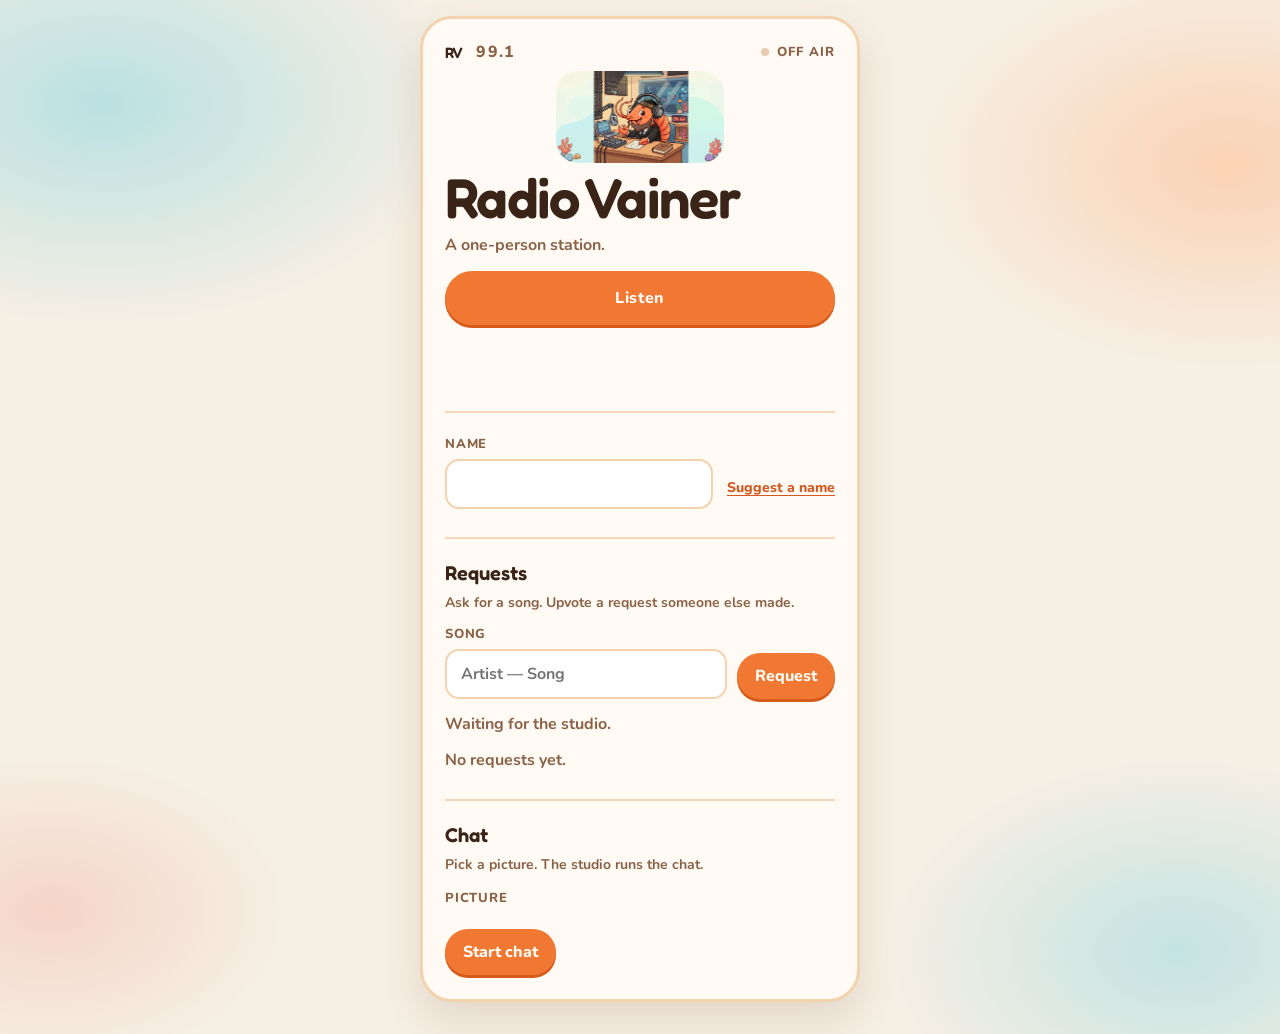
==== commit b1f67bf7: "Use one listener name for both song requests and chat. Two separate name fields made people introduc" ====
--- a/index.html
+++ b/index.html
@@ -31,14 +31,18 @@
 
     <p id="note" class="note" role="status"></p>
 
+    <div class="name-pick">
+      <label class="request-field" for="listener-name">
+        <span>Name</span>
+        <input id="listener-name" type="text" maxlength="24" autocomplete="nickname" spellcheck="false">
+      </label>
+      <button id="listener-suggest" class="text-btn" type="button">Suggest a name</button>
+    </div>
+
     <section class="requests" aria-labelledby="requests-label">
       <h2 id="requests-label">Requests</h2>
       <p class="hint">Ask for a song. Upvote a request someone else made.</p>
       <form id="request-form" class="request-form" autocomplete="off">
-        <label class="request-field request-name">
-          <span>Name</span>
-          <input id="request-name" type="text" maxlength="24" autocomplete="nickname" spellcheck="false">
-        </label>
         <label class="request-field request-song">
           <span>Song</span>
           <input id="request-song" type="text" maxlength="80" placeholder="Artist — Song" required>
@@ -55,18 +59,13 @@
     <section class="chat" aria-labelledby="chat-label">
       <h2 id="chat-label">Chat</h2>
       <form id="chat-gate" class="chat-gate" autocomplete="off">
-        <p class="hint">Pick a name and a picture. The studio runs the chat.</p>
-        <label class="title-field chat-field">
-          <span>Name</span>
-          <input id="chat-name" type="text" maxlength="24" autocomplete="nickname" spellcheck="false">
-        </label>
+        <p class="hint">Pick a picture. The studio runs the chat.</p>
         <fieldset class="picture-field">
           <legend>Picture</legend>
           <div id="chat-pictures" class="picture-row"></div>
         </fieldset>
         <div class="chat-actions">
           <button class="chat-send" type="submit">Start chat</button>
-          <button id="chat-suggest" class="text-btn" type="button">Suggest a name</button>
         </div>
       </form>
       <div id="chat-live" hidden>
--- a/css/radio.css
+++ b/css/radio.css
@@ -686,9 +686,19 @@
   text-transform: uppercase;
 }
 
-.request-name { grid-column: 1 / -1; }
-
 .request-song { min-width: 0; }
+
+.name-pick {
+  display: grid;
+  grid-template-columns: minmax(0, 1fr) auto;
+  align-items: end;
+  gap: 8px 14px;
+  margin-top: 28px;
+  padding-top: 22px;
+  border-top: 2px solid #f3d7b8;
+}
+
+.name-pick .text-btn { margin-bottom: 12px; }
 
 .request-field input { width: 100%; min-width: 0; }
 
